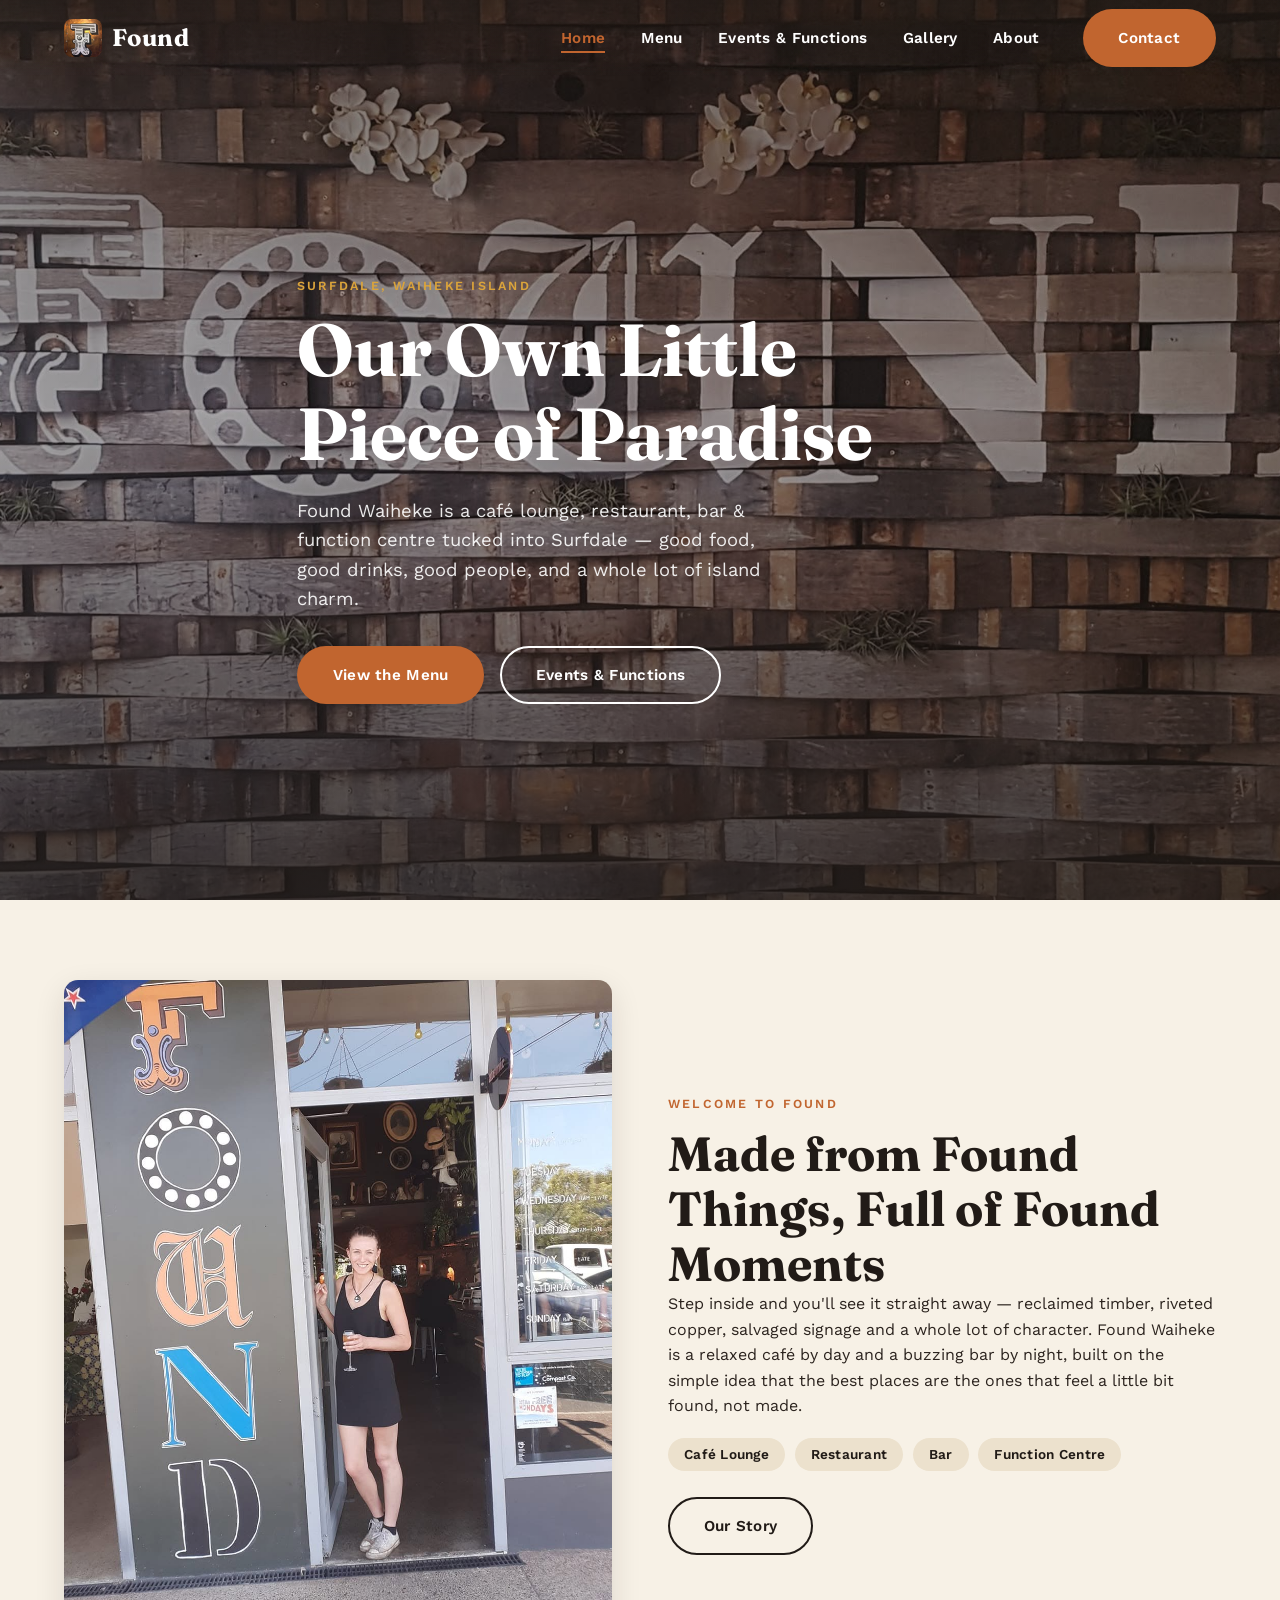
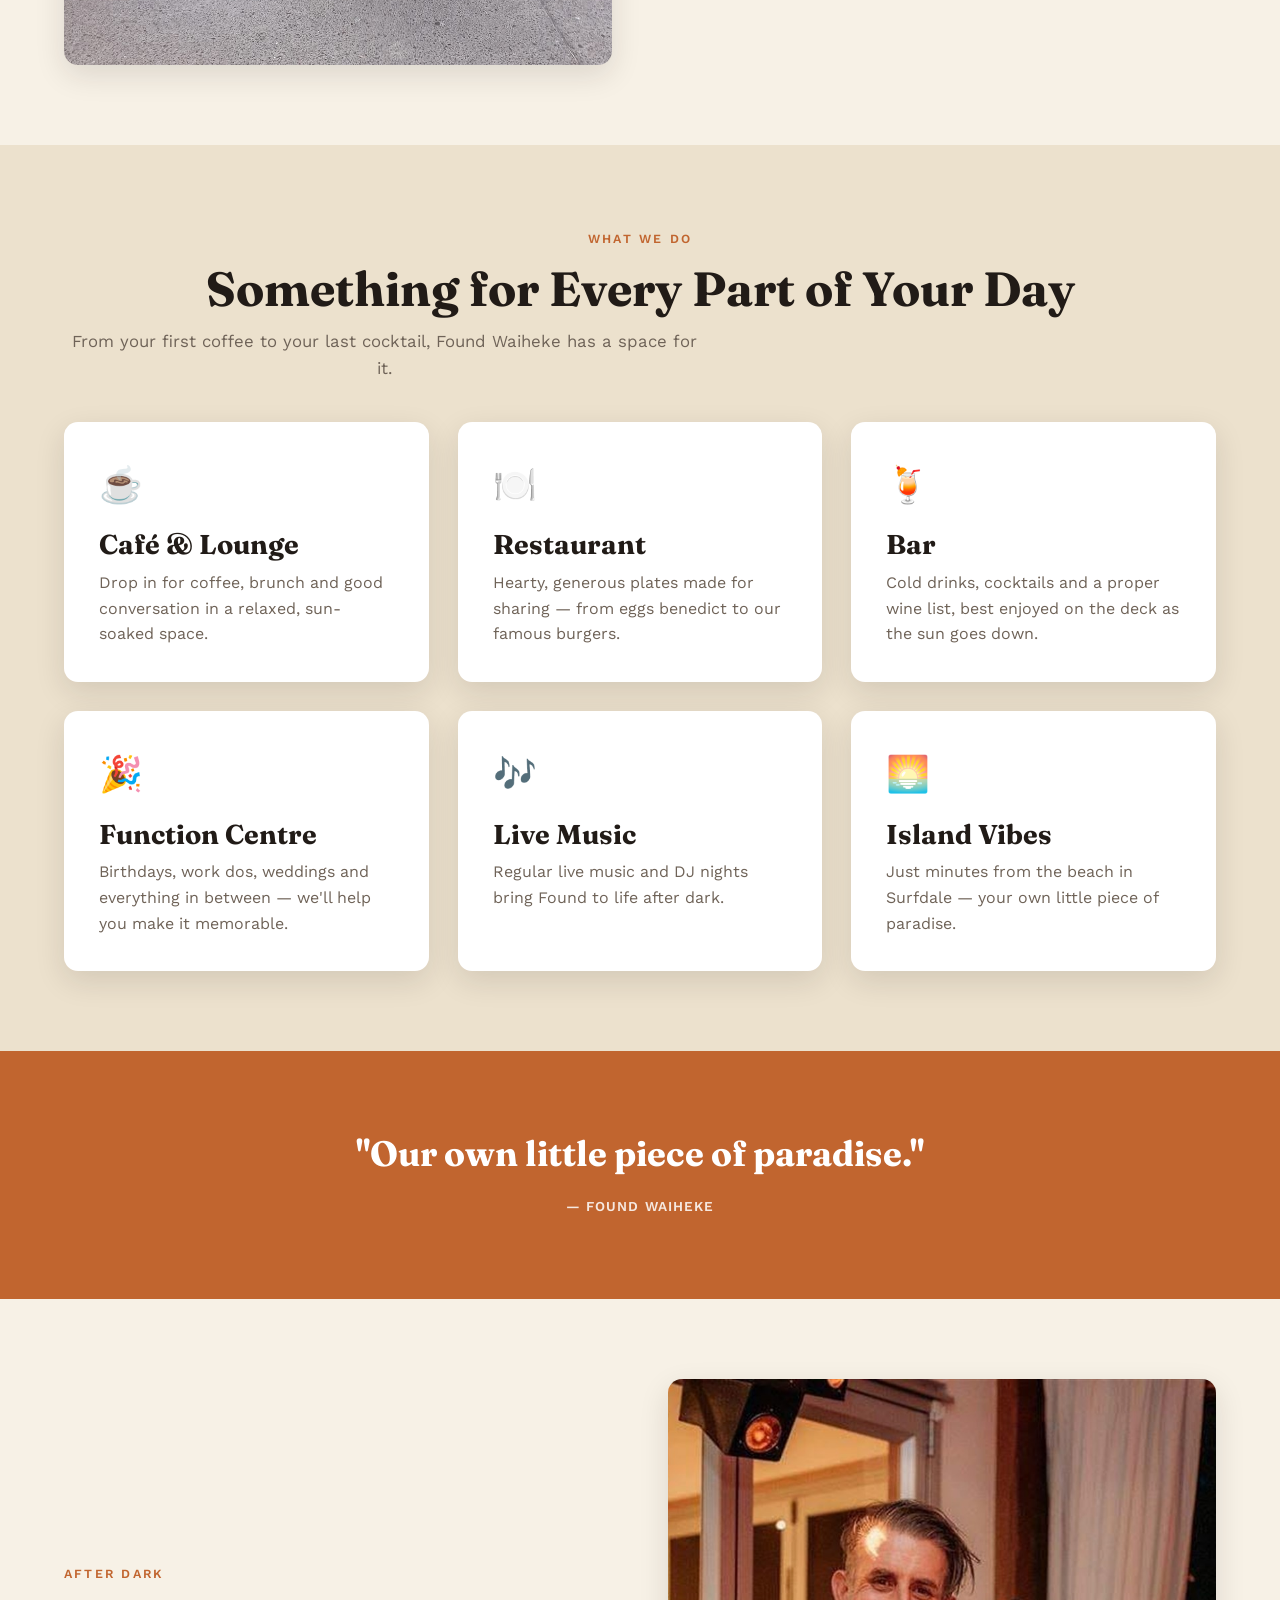
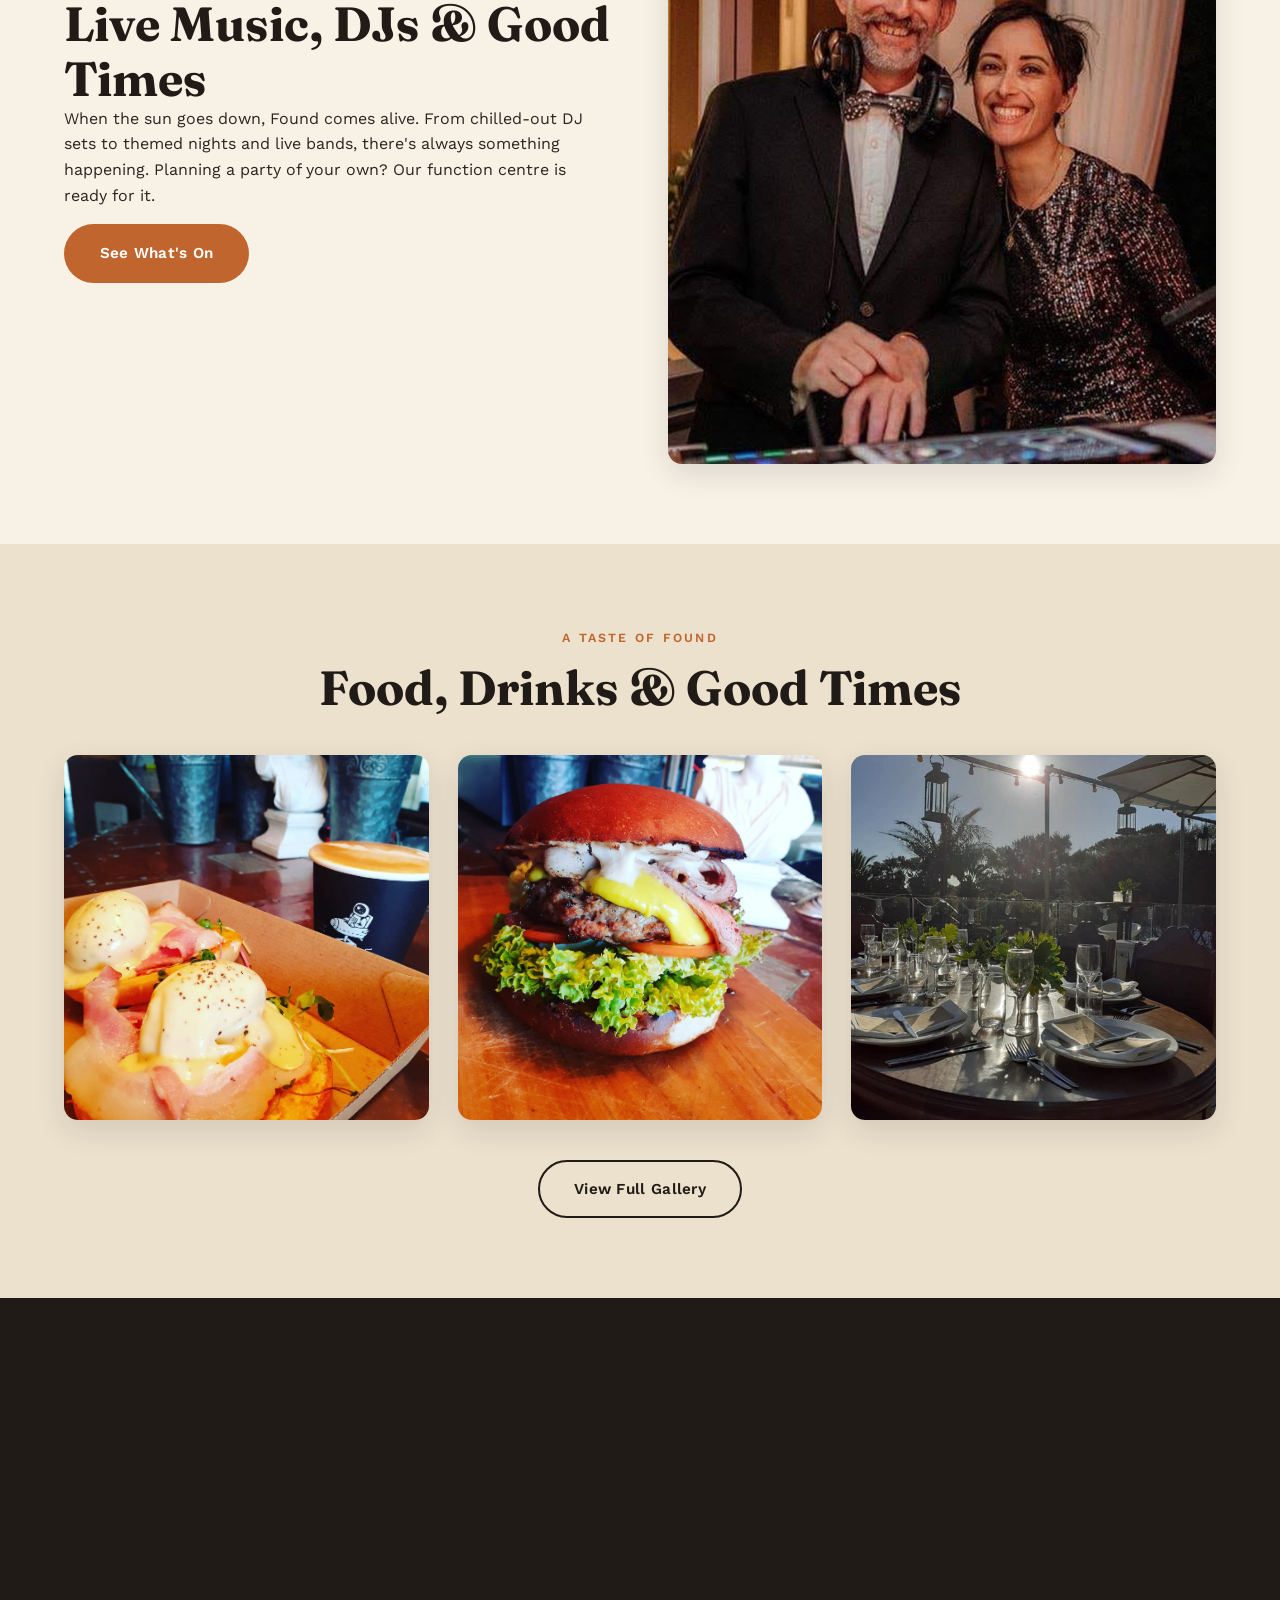
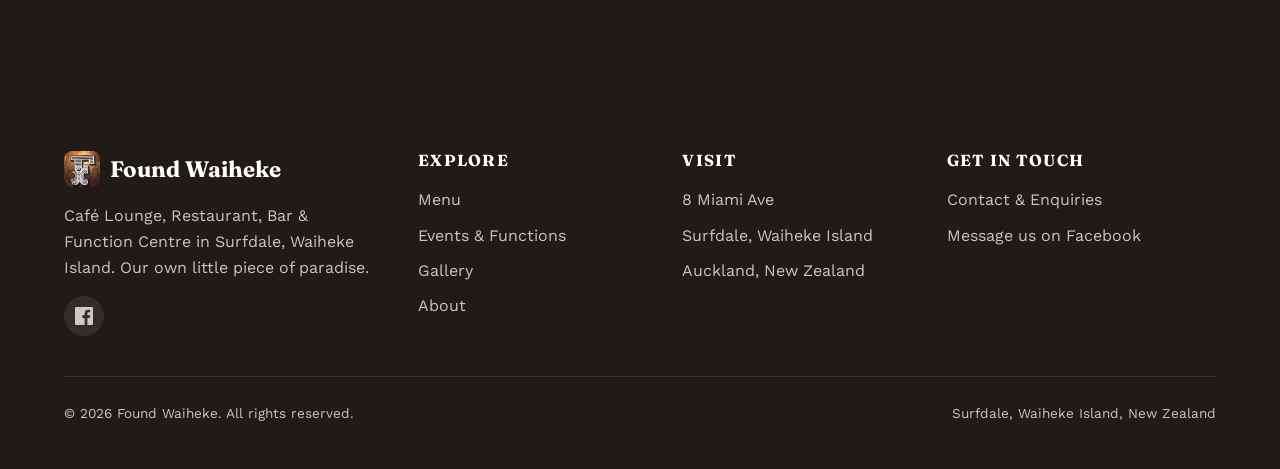
==== index.html @ 169d763d "Initial build of Found Waiheke website" ====
<!DOCTYPE html>
<html lang="en">
<head>
  <meta charset="UTF-8">
  <meta name="viewport" content="width=device-width, initial-scale=1.0">
  <title>Found Waiheke | Café, Restaurant, Bar &amp; Function Centre, Surfdale</title>
  <meta name="description" content="Found Waiheke is a café lounge, restaurant, bar and function centre in Surfdale, Waiheke Island. Great food, drinks, live music and events in our own little piece of paradise.">
  <meta name="keywords" content="Found Waiheke, Surfdale cafe, Waiheke Island restaurant, Waiheke bar, Waiheke function centre, Waiheke live music">
  <link rel="canonical" href="https://foundwaiheke.vercel.app/">

  <!-- Open Graph -->
  <meta property="og:title" content="Found Waiheke | Café, Restaurant, Bar &amp; Function Centre">
  <meta property="og:description" content="Our own little piece of paradise — café, restaurant, bar and function centre in Surfdale, Waiheke Island.">
  <meta property="og:image" content="images/found-sign-wall.jpg">
  <meta property="og:type" content="website">

  <link rel="stylesheet" href="css/style.css">
  <link rel="icon" type="image/jpeg" href="images/found-logo-copper.jpg">

  <link rel="preconnect" href="https://fonts.googleapis.com">
  <link rel="preconnect" href="https://fonts.gstatic.com" crossorigin>
  <link href="https://fonts.googleapis.com/css2?family=Fraunces:ital,wght@0,400;0,700;1,500&family=Work+Sans:wght@400;500;600;700&display=swap" rel="stylesheet">
</head>
<body>

  <!-- Navigation -->
  <nav class="nav nav--transparent" role="navigation" aria-label="Main navigation">
    <div class="nav__inner">
      <a href="index.html" class="nav__logo" aria-label="Found Waiheke - Home">
        <img src="images/found-logo-copper.jpg" alt="Found Waiheke logo">
        Found
      </a>
      <div class="nav__overlay"></div>
      <ul class="nav__links" role="list">
        <li><a href="index.html" class="nav__link active">Home</a></li>
        <li><a href="menu.html" class="nav__link">Menu</a></li>
        <li><a href="events.html" class="nav__link">Events &amp; Functions</a></li>
        <li><a href="gallery.html" class="nav__link">Gallery</a></li>
        <li><a href="about.html" class="nav__link">About</a></li>
        <li><a href="contact.html" class="nav__link btn btn--primary">Contact</a></li>
      </ul>
      <button class="nav__hamburger" aria-label="Toggle menu" aria-expanded="false">
        <span></span><span></span><span></span>
      </button>
    </div>
  </nav>

  <!-- Hero -->
  <section class="hero" aria-label="Hero">
    <div class="hero__bg" style="background-image: url('images/found-sign-wall.jpg');"></div>
    <div class="hero__content">
      <span class="section-label">Surfdale, Waiheke Island</span>
      <h1>Our Own Little Piece of Paradise</h1>
      <p>Found Waiheke is a café lounge, restaurant, bar &amp; function centre tucked into Surfdale — good food, good drinks, good people, and a whole lot of island charm.</p>
      <div class="hero__actions">
        <a href="menu.html" class="btn btn--primary">View the Menu</a>
        <a href="events.html" class="btn btn--outline">Events &amp; Functions</a>
      </div>
    </div>
  </section>

  <!-- Intro / Split -->
  <section>
    <div class="container">
      <div class="split">
        <div class="split__image reveal">
          <img src="images/found-exterior.jpg" alt="Found Waiheke storefront in Surfdale, Waiheke Island">
        </div>
        <div class="reveal">
          <span class="section-label">Welcome to Found</span>
          <h2>Made from Found Things, Full of Found Moments</h2>
          <p>Step inside and you'll see it straight away — reclaimed timber, riveted copper, salvaged signage and a whole lot of character. Found Waiheke is a relaxed café by day and a buzzing bar by night, built on the simple idea that the best places are the ones that feel a little bit found, not made.</p>
          <div class="tag-list">
            <span class="tag">Café Lounge</span>
            <span class="tag">Restaurant</span>
            <span class="tag">Bar</span>
            <span class="tag">Function Centre</span>
          </div>
          <a href="about.html" class="btn btn--outline-dark">Our Story</a>
        </div>
      </div>
    </div>
  </section>

  <!-- Offerings -->
  <section style="background: var(--color-cream-dark);">
    <div class="container">
      <div class="section-heading text-center reveal">
        <span class="section-label">What We Do</span>
        <h2>Something for Every Part of Your Day</h2>
        <p>From your first coffee to your last cocktail, Found Waiheke has a space for it.</p>
      </div>
      <div class="grid grid--3">
        <div class="feature-card reveal">
          <span class="icon">☕</span>
          <h3>Café &amp; Lounge</h3>
          <p>Drop in for coffee, brunch and good conversation in a relaxed, sun-soaked space.</p>
        </div>
        <div class="feature-card reveal">
          <span class="icon">🍽️</span>
          <h3>Restaurant</h3>
          <p>Hearty, generous plates made for sharing — from eggs benedict to our famous burgers.</p>
        </div>
        <div class="feature-card reveal">
          <span class="icon">🍹</span>
          <h3>Bar</h3>
          <p>Cold drinks, cocktails and a proper wine list, best enjoyed on the deck as the sun goes down.</p>
        </div>
        <div class="feature-card reveal">
          <span class="icon">🎉</span>
          <h3>Function Centre</h3>
          <p>Birthdays, work dos, weddings and everything in between — we'll help you make it memorable.</p>
        </div>
        <div class="feature-card reveal">
          <span class="icon">🎶</span>
          <h3>Live Music</h3>
          <p>Regular live music and DJ nights bring Found to life after dark.</p>
        </div>
        <div class="feature-card reveal">
          <span class="icon">🌅</span>
          <h3>Island Vibes</h3>
          <p>Just minutes from the beach in Surfdale — your own little piece of paradise.</p>
        </div>
      </div>
    </div>
  </section>

  <!-- Quote band -->
  <section class="quote-band">
    <div class="container">
      <blockquote class="reveal">"Our own little piece of paradise."</blockquote>
      <cite>— Found Waiheke</cite>
    </div>
  </section>

  <!-- Events teaser -->
  <section>
    <div class="container">
      <div class="split reverse">
        <div class="split__image reveal">
          <img src="images/found-dj-couple.jpg" alt="Guests enjoying live music at Found Waiheke">
        </div>
        <div class="reveal">
          <span class="section-label">After Dark</span>
          <h2>Live Music, DJs &amp; Good Times</h2>
          <p>When the sun goes down, Found comes alive. From chilled-out DJ sets to themed nights and live bands, there's always something happening. Planning a party of your own? Our function centre is ready for it.</p>
          <a href="events.html" class="btn btn--primary">See What's On</a>
        </div>
      </div>
    </div>
  </section>

  <!-- Gallery preview -->
  <section style="background: var(--color-cream-dark);">
    <div class="container">
      <div class="section-heading text-center reveal">
        <span class="section-label">A Taste of Found</span>
        <h2>Food, Drinks &amp; Good Times</h2>
      </div>
      <div class="grid grid--3 reveal">
        <div class="gallery-item">
          <img src="images/found-eggs-benedict.jpg" alt="Eggs benedict at Found Waiheke" loading="lazy">
        </div>
        <div class="gallery-item">
          <img src="images/found-burger.jpg" alt="Burger at Found Waiheke" loading="lazy">
        </div>
        <div class="gallery-item">
          <img src="images/found-deck-dining.jpg" alt="Deck dining at sunset at Found Waiheke" loading="lazy">
        </div>
      </div>
      <div class="text-center" style="margin-top: 2.5rem;">
        <a href="gallery.html" class="btn btn--outline-dark">View Full Gallery</a>
      </div>
    </div>
  </section>

  <!-- CTA -->
  <section class="band">
    <div class="container reveal">
      <span class="section-label" style="color: var(--color-mustard);">Come Find Us</span>
      <h2>8 Miami Ave, Surfdale, Waiheke Island</h2>
      <p style="color: rgba(255,255,255,0.8); max-width: 560px; margin: 0 auto 2rem;">Whether it's breakfast, a long lazy lunch, dinner with friends or a private function — we'd love to have you.</p>
      <a href="contact.html" class="btn btn--primary">Get in Touch</a>
    </div>
  </section>

  <!-- Footer -->
  <footer class="footer" role="contentinfo">
    <div class="container">
      <div class="footer__grid">
        <div>
          <a href="index.html" class="footer__logo">
            <img src="images/found-logo-copper.jpg" alt="Found Waiheke logo">
            Found Waiheke
          </a>
          <p>Café Lounge, Restaurant, Bar &amp; Function Centre in Surfdale, Waiheke Island. Our own little piece of paradise.</p>
          <div class="footer__social">
            <a href="https://www.facebook.com/foundwaiheke/" target="_blank" rel="noopener" aria-label="Facebook">
              <svg xmlns="http://www.w3.org/2000/svg" width="18" height="18" fill="currentColor" viewBox="0 0 24 24"><path d="M22.675 0h-21.35c-.732 0-1.325.593-1.325 1.325v21.351c0 .731.593 1.324 1.325 1.324h11.495v-9.294h-3.128v-3.622h3.128v-2.671c0-3.1 1.893-4.788 4.659-4.788 1.325 0 2.464.099 2.795.143v3.24l-1.918.001c-1.504 0-1.795.715-1.795 1.763v2.313h3.587l-.467 3.622h-3.12v9.293h6.116c.73 0 1.323-.593 1.323-1.325v-21.35c0-.732-.593-1.325-1.325-1.325z"/></svg>
            </a>
          </div>
        </div>
        <div>
          <h4>Explore</h4>
          <ul>
            <li><a href="menu.html">Menu</a></li>
            <li><a href="events.html">Events &amp; Functions</a></li>
            <li><a href="gallery.html">Gallery</a></li>
            <li><a href="about.html">About</a></li>
          </ul>
        </div>
        <div>
          <h4>Visit</h4>
          <ul>
            <li>8 Miami Ave</li>
            <li>Surfdale, Waiheke Island</li>
            <li>Auckland, New Zealand</li>
          </ul>
        </div>
        <div>
          <h4>Get in Touch</h4>
          <ul>
            <li><a href="contact.html">Contact &amp; Enquiries</a></li>
            <li><a href="https://www.facebook.com/foundwaiheke/" target="_blank" rel="noopener">Message us on Facebook</a></li>
          </ul>
        </div>
      </div>
      <div class="footer__bottom">
        <p>&copy; 2026 Found Waiheke. All rights reserved.</p>
        <p>Surfdale, Waiheke Island, New Zealand</p>
      </div>
    </div>
  </footer>

  <script src="js/main.js"></script>
</body>
</html>
---- css/style.css ----
/* ==========================================================================
   Found Waiheke — Café Lounge, Restaurant, Bar & Function Centre
   ========================================================================== */

:root {
  /* Colors */
  --color-dark: #211b17;        /* near-black, FOUND logo ink */
  --color-copper: #c1652f;      /* burnt copper accent */
  --color-mustard: #dba43b;     /* warm gold accent */
  --color-cream: #f7f1e6;       /* warm off-white background */
  --color-cream-dark: #ece1cd;  /* subtle panel background */
  --color-text: #2c241f;
  --color-text-light: #6f6358;
  --color-white: #ffffff;

  /* Fonts */
  --font-heading: 'Fraunces', Georgia, serif;
  --font-body: 'Work Sans', -apple-system, BlinkMacSystemFont, sans-serif;

  /* Layout */
  --nav-height: 76px;
  --radius: 14px;
  --shadow-md: 0 10px 30px rgba(33, 27, 23, 0.12);
  --shadow-lg: 0 20px 50px rgba(33, 27, 23, 0.18);
  --transition: 0.3s ease;
  --max-width: 1200px;
}

/* ==========================================================================
   Reset & base
   ========================================================================== */

* {
  margin: 0;
  padding: 0;
  box-sizing: border-box;
}

html {
  scroll-behavior: smooth;
}

body {
  font-family: var(--font-body);
  color: var(--color-text);
  background: var(--color-cream);
  line-height: 1.6;
  overflow-x: hidden;
}

img {
  max-width: 100%;
  display: block;
}

a {
  color: inherit;
  text-decoration: none;
}

ul {
  list-style: none;
}

h1, h2, h3, h4 {
  font-family: var(--font-heading);
  font-weight: 700;
  line-height: 1.15;
  color: var(--color-dark);
}

h1 { font-size: clamp(2.6rem, 6vw, 4.6rem); }
h2 { font-size: clamp(2rem, 4.2vw, 3rem); }
h3 { font-size: clamp(1.3rem, 2.4vw, 1.7rem); }

p { margin-bottom: 1rem; }

.container {
  max-width: var(--max-width);
  margin: 0 auto;
  padding: 0 24px;
}

section {
  padding: 80px 0;
}

.section-label {
  display: inline-block;
  font-family: var(--font-body);
  font-weight: 600;
  letter-spacing: 0.18em;
  text-transform: uppercase;
  font-size: 0.78rem;
  color: var(--color-copper);
  margin-bottom: 0.75rem;
}

.section-heading {
  margin-bottom: 2.5rem;
}

.section-heading p {
  max-width: 640px;
  color: var(--color-text-light);
  font-size: 1.05rem;
  margin-top: 0.75rem;
}

.text-center {
  text-align: center;
}

.text-center .section-heading p {
  margin-left: auto;
  margin-right: auto;
}

/* ==========================================================================
   Buttons
   ========================================================================== */

.btn {
  display: inline-flex;
  align-items: center;
  justify-content: center;
  gap: 0.5rem;
  padding: 0.95rem 2.1rem;
  border-radius: 999px;
  font-family: var(--font-body);
  font-weight: 600;
  font-size: 0.95rem;
  letter-spacing: 0.02em;
  border: 2px solid transparent;
  cursor: pointer;
  transition: var(--transition);
  white-space: nowrap;
}

.btn--primary {
  background: var(--color-copper);
  color: var(--color-white);
}

.btn--primary:hover {
  background: #a8531f;
  transform: translateY(-2px);
}

.btn--outline {
  background: transparent;
  border-color: var(--color-white);
  color: var(--color-white);
}

.btn--outline:hover {
  background: var(--color-white);
  color: var(--color-dark);
}

.btn--outline-dark {
  background: transparent;
  border-color: var(--color-dark);
  color: var(--color-dark);
}

.btn--outline-dark:hover {
  background: var(--color-dark);
  color: var(--color-white);
}

/* ==========================================================================
   Navigation
   ========================================================================== */

.nav {
  position: fixed;
  top: 0;
  left: 0;
  right: 0;
  height: var(--nav-height);
  z-index: 1000;
  display: flex;
  align-items: center;
  transition: background var(--transition), box-shadow var(--transition), padding var(--transition);
}

.nav--transparent {
  background: linear-gradient(to bottom, rgba(33,27,23,0.55), rgba(33,27,23,0));
  box-shadow: none;
}

.nav--solid {
  background: var(--color-cream);
  box-shadow: 0 4px 18px rgba(33, 27, 23, 0.08);
}

.nav__inner {
  width: 100%;
  max-width: var(--max-width);
  margin: 0 auto;
  padding: 0 24px;
  display: flex;
  align-items: center;
  justify-content: space-between;
}

.nav__logo {
  display: flex;
  align-items: center;
  gap: 0.6rem;
  font-family: var(--font-heading);
  font-weight: 700;
  font-size: 1.5rem;
  letter-spacing: 0.04em;
  color: var(--color-white);
  transition: color var(--transition);
}

.nav--solid .nav__logo {
  color: var(--color-dark);
}

.nav__logo img {
  height: 38px;
  width: 38px;
  object-fit: cover;
  border-radius: 8px;
}

.nav__logo span.tag {
  display: none;
}

.nav__links {
  display: flex;
  align-items: center;
  gap: 2.2rem;
}

.nav__links a {
  font-weight: 600;
  font-size: 0.95rem;
  letter-spacing: 0.02em;
  color: var(--color-white);
  position: relative;
  transition: color var(--transition);
}

.nav--solid .nav__links a {
  color: var(--color-dark);
}

.nav__links a::after {
  content: '';
  position: absolute;
  left: 0;
  bottom: -6px;
  width: 0;
  height: 2px;
  background: var(--color-copper);
  transition: width var(--transition);
}

.nav__links a:hover::after,
.nav__links a.active::after {
  width: 100%;
}

.nav__links .btn {
  margin-left: 0.5rem;
}

.nav--transparent .nav__links .btn--primary {
  background: var(--color-copper);
  color: var(--color-white);
}

.nav__hamburger {
  display: none;
  flex-direction: column;
  justify-content: center;
  gap: 5px;
  width: 30px;
  height: 24px;
  background: none;
  border: none;
  cursor: pointer;
  z-index: 1100;
}

.nav__hamburger span {
  display: block;
  height: 2px;
  width: 100%;
  background: var(--color-white);
  border-radius: 2px;
  transition: var(--transition);
}

.nav--solid .nav__hamburger span {
  background: var(--color-dark);
}

.nav__hamburger.open span {
  background: var(--color-dark);
}

.nav__hamburger.open span:nth-child(1) {
  transform: translateY(7px) rotate(45deg);
}

.nav__hamburger.open span:nth-child(2) {
  opacity: 0;
}

.nav__hamburger.open span:nth-child(3) {
  transform: translateY(-7px) rotate(-45deg);
}

.nav__overlay {
  position: fixed;
  inset: 0;
  background: rgba(33, 27, 23, 0.45);
  opacity: 0;
  pointer-events: none;
  transition: opacity var(--transition);
  z-index: 1050;
}

.nav__overlay.open {
  opacity: 1;
  pointer-events: auto;
}

/* ==========================================================================
   Hero
   ========================================================================== */

.hero {
  position: relative;
  min-height: 100vh;
  display: flex;
  align-items: center;
  color: var(--color-white);
  overflow: hidden;
}

.hero__bg {
  position: absolute;
  inset: 0;
  background-size: cover;
  background-position: center;
}

.hero__bg::after {
  content: '';
  position: absolute;
  inset: 0;
  background: linear-gradient(180deg, rgba(33,27,23,0.55) 0%, rgba(33,27,23,0.35) 45%, rgba(33,27,23,0.8) 100%);
}

.hero__content {
  position: relative;
  z-index: 2;
  max-width: var(--max-width);
  margin: 0 auto;
  padding: 0 24px;
  padding-top: var(--nav-height);
}

.hero__content .section-label {
  color: var(--color-mustard);
}

.hero__content h1 {
  color: var(--color-white);
  margin-bottom: 1.2rem;
  max-width: 14ch;
}

.hero__content p {
  font-size: 1.15rem;
  max-width: 46ch;
  color: rgba(255,255,255,0.9);
  margin-bottom: 2rem;
}

.hero__actions {
  display: flex;
  gap: 1rem;
  flex-wrap: wrap;
}

.hero--small {
  min-height: 56vh;
}

.hero--small .hero__content {
  padding-bottom: 60px;
}

/* ==========================================================================
   Page banner (for sub pages)
   ========================================================================== */

.page-banner {
  position: relative;
  min-height: 46vh;
  display: flex;
  align-items: flex-end;
  color: var(--color-white);
  overflow: hidden;
}

.page-banner .hero__bg::after {
  background: linear-gradient(180deg, rgba(33,27,23,0.45) 0%, rgba(33,27,23,0.75) 100%);
}

.page-banner .hero__content {
  padding-top: var(--nav-height);
  padding-bottom: 56px;
}

.page-banner h1 {
  color: var(--color-white);
}

.page-banner p {
  color: rgba(255,255,255,0.9);
  max-width: 50ch;
}

/* ==========================================================================
   Feature / service / menu cards
   ========================================================================== */

.grid {
  display: grid;
  gap: 1.8rem;
}

.grid--3 {
  grid-template-columns: repeat(3, 1fr);
}

.grid--2 {
  grid-template-columns: repeat(2, 1fr);
}

.feature-card,
.service-card {
  background: var(--color-white);
  border-radius: var(--radius);
  padding: 2.2rem;
  box-shadow: var(--shadow-md);
  transition: transform var(--transition), box-shadow var(--transition);
}

.feature-card:hover,
.service-card:hover {
  transform: translateY(-6px);
  box-shadow: var(--shadow-lg);
}

.feature-card .icon,
.service-card .icon {
  font-size: 2.2rem;
  margin-bottom: 1rem;
  display: inline-block;
}

.feature-card h3,
.service-card h3 {
  margin-bottom: 0.6rem;
}

.feature-card p,
.service-card p {
  color: var(--color-text-light);
  margin-bottom: 0;
}

.service-card.with-image {
  padding: 0;
  overflow: hidden;
}

.service-card.with-image img {
  height: 240px;
  width: 100%;
  object-fit: cover;
}

.service-card.with-image .service-card__body {
  padding: 1.8rem;
}

/* ==========================================================================
   Split sections (image + text)
   ========================================================================== */

.split {
  display: grid;
  grid-template-columns: 1fr 1fr;
  gap: 3.5rem;
  align-items: center;
}

.split__image {
  border-radius: var(--radius);
  overflow: hidden;
  box-shadow: var(--shadow-md);
}

.split__image img {
  width: 100%;
  height: 100%;
  object-fit: cover;
  aspect-ratio: 4/5;
}

.split.reverse .split__image {
  order: 2;
}

.tag-list {
  display: flex;
  flex-wrap: wrap;
  gap: 0.6rem;
  margin: 1.2rem 0 1.6rem;
}

.tag {
  display: inline-block;
  padding: 0.35rem 1rem;
  border-radius: 999px;
  background: var(--color-cream-dark);
  color: var(--color-dark);
  font-size: 0.85rem;
  font-weight: 600;
  letter-spacing: 0.02em;
}

/* ==========================================================================
   Stats / quote band
   ========================================================================== */

.band {
  background: var(--color-dark);
  color: var(--color-white);
  text-align: center;
}

.band h2 {
  color: var(--color-white);
}

.stats {
  display: grid;
  grid-template-columns: repeat(4, 1fr);
  gap: 2rem;
  text-align: center;
}

.stats__item .num {
  font-family: var(--font-heading);
  font-size: clamp(2.2rem, 4vw, 3rem);
  font-weight: 700;
  color: var(--color-mustard);
}

.stats__item .label {
  font-size: 0.9rem;
  letter-spacing: 0.08em;
  text-transform: uppercase;
  color: rgba(255,255,255,0.7);
  margin-top: 0.4rem;
}

.quote-band {
  background: var(--color-copper);
  color: var(--color-white);
  text-align: center;
}

.quote-band blockquote {
  font-family: var(--font-heading);
  font-size: clamp(1.4rem, 3vw, 2.2rem);
  font-weight: 700;
  max-width: 800px;
  margin: 0 auto 1rem;
  line-height: 1.3;
}

.quote-band cite {
  font-style: normal;
  font-weight: 600;
  letter-spacing: 0.08em;
  text-transform: uppercase;
  font-size: 0.85rem;
  color: rgba(255,255,255,0.85);
}

/* ==========================================================================
   Menu page
   ========================================================================== */

.menu-tabs {
  display: flex;
  flex-wrap: wrap;
  gap: 0.8rem;
  margin-bottom: 3rem;
}

.menu-tabs button {
  padding: 0.7rem 1.6rem;
  border-radius: 999px;
  border: 2px solid var(--color-cream-dark);
  background: var(--color-white);
  font-family: var(--font-body);
  font-weight: 600;
  cursor: pointer;
  transition: var(--transition);
}

.menu-tabs button.active,
.menu-tabs button:hover {
  border-color: var(--color-copper);
  background: var(--color-copper);
  color: var(--color-white);
}

.menu-section {
  margin-bottom: 3.5rem;
}

.menu-section h3 {
  border-bottom: 2px solid var(--color-cream-dark);
  padding-bottom: 0.8rem;
  margin-bottom: 1.4rem;
}

.menu-item {
  display: flex;
  justify-content: space-between;
  align-items: baseline;
  gap: 1rem;
  padding: 0.9rem 0;
  border-bottom: 1px dashed var(--color-cream-dark);
}

.menu-item:last-child {
  border-bottom: none;
}

.menu-item__name {
  font-weight: 700;
  color: var(--color-dark);
}

.menu-item__desc {
  display: block;
  font-weight: 400;
  font-size: 0.92rem;
  color: var(--color-text-light);
  margin-top: 0.2rem;
}

.menu-item__price {
  font-family: var(--font-heading);
  font-weight: 700;
  color: var(--color-copper);
  white-space: nowrap;
}

.menu-note {
  background: var(--color-cream-dark);
  border-radius: var(--radius);
  padding: 1.6rem 1.8rem;
  margin-top: 1rem;
}

/* ==========================================================================
   Gallery
   ========================================================================== */

.gallery-filter {
  display: flex;
  flex-wrap: wrap;
  gap: 0.7rem;
  margin-bottom: 2.5rem;
}

.gallery-filter button {
  padding: 0.6rem 1.4rem;
  border-radius: 999px;
  border: 2px solid var(--color-cream-dark);
  background: transparent;
  font-family: var(--font-body);
  font-weight: 600;
  cursor: pointer;
  transition: var(--transition);
  font-size: 0.9rem;
}

.gallery-filter button.active,
.gallery-filter button:hover {
  border-color: var(--color-copper);
  background: var(--color-copper);
  color: var(--color-white);
}

.gallery-grid {
  display: grid;
  grid-template-columns: repeat(3, 1fr);
  gap: 1.2rem;
}

.gallery-item {
  position: relative;
  border-radius: var(--radius);
  overflow: hidden;
  cursor: pointer;
  aspect-ratio: 1 / 1;
  box-shadow: var(--shadow-md);
}

.gallery-item img {
  width: 100%;
  height: 100%;
  object-fit: cover;
  transition: transform 0.5s ease;
}

.gallery-item:hover img {
  transform: scale(1.06);
}

.gallery-item.hidden {
  display: none;
}

/* Lightbox */

.gallery-full {
  position: fixed;
  inset: 0;
  background: rgba(20, 16, 13, 0.92);
  display: flex;
  align-items: center;
  justify-content: center;
  z-index: 2000;
  opacity: 0;
  pointer-events: none;
  transition: opacity var(--transition);
}

.gallery-full.open {
  opacity: 1;
  pointer-events: auto;
}

.gallery-full img {
  max-width: 90vw;
  max-height: 84vh;
  border-radius: 8px;
  box-shadow: var(--shadow-lg);
}

.gallery-full__close,
.gallery-full__prev,
.gallery-full__next {
  position: absolute;
  background: rgba(255,255,255,0.12);
  border: none;
  color: var(--color-white);
  width: 48px;
  height: 48px;
  border-radius: 50%;
  font-size: 1.4rem;
  cursor: pointer;
  display: flex;
  align-items: center;
  justify-content: center;
  transition: background var(--transition);
}

.gallery-full__close:hover,
.gallery-full__prev:hover,
.gallery-full__next:hover {
  background: rgba(255,255,255,0.25);
}

.gallery-full__close {
  top: 24px;
  right: 24px;
}

.gallery-full__prev {
  left: 24px;
  top: 50%;
  transform: translateY(-50%);
}

.gallery-full__next {
  right: 24px;
  top: 50%;
  transform: translateY(-50%);
}

/* ==========================================================================
   Contact page
   ========================================================================== */

.contact-layout {
  display: grid;
  grid-template-columns: 1.1fr 1.4fr;
  gap: 3rem;
  align-items: start;
}

.contact-info {
  background: var(--color-dark);
  color: var(--color-white);
  border-radius: var(--radius);
  padding: 2.5rem;
  position: sticky;
  top: calc(var(--nav-height) + 24px);
}

.contact-info h3 {
  color: var(--color-white);
  margin-bottom: 1.5rem;
}

.contact-info__item {
  display: flex;
  gap: 1rem;
  margin-bottom: 1.4rem;
  align-items: flex-start;
}

.contact-info__item .icon {
  font-size: 1.3rem;
  color: var(--color-mustard);
}

.contact-info__item strong {
  display: block;
  margin-bottom: 0.2rem;
}

.contact-info__item span,
.contact-info__item a {
  color: rgba(255,255,255,0.78);
  font-size: 0.95rem;
}

.contact-info hr {
  border: none;
  border-top: 1px solid rgba(255,255,255,0.15);
  margin: 1.6rem 0;
}

.social-row {
  display: flex;
  gap: 0.8rem;
}

.social-row a {
  width: 42px;
  height: 42px;
  border-radius: 50%;
  background: rgba(255,255,255,0.1);
  display: flex;
  align-items: center;
  justify-content: center;
  transition: background var(--transition);
  font-size: 1.1rem;
}

.social-row a:hover {
  background: var(--color-copper);
}

.contact-form {
  background: var(--color-white);
  border-radius: var(--radius);
  padding: 2.5rem;
  box-shadow: var(--shadow-md);
}

.form-row {
  display: grid;
  grid-template-columns: 1fr 1fr;
  gap: 1.2rem;
}

.form-group {
  margin-bottom: 1.2rem;
}

.form-group label {
  display: block;
  font-weight: 600;
  margin-bottom: 0.4rem;
  font-size: 0.9rem;
}

.form-group input,
.form-group select,
.form-group textarea {
  width: 100%;
  padding: 0.85rem 1rem;
  border: 2px solid var(--color-cream-dark);
  border-radius: 8px;
  font-family: var(--font-body);
  font-size: 1rem;
  background: var(--color-cream);
  transition: border-color var(--transition);
}

.form-group input:focus,
.form-group select:focus,
.form-group textarea:focus {
  outline: none;
  border-color: var(--color-copper);
}

.form-group textarea {
  resize: vertical;
  min-height: 140px;
}

.form-status {
  margin-top: 1rem;
  font-weight: 600;
}

.form-status.success { color: #3a7d44; }
.form-status.error { color: #b3402a; }

.map-frame {
  border-radius: var(--radius);
  overflow: hidden;
  box-shadow: var(--shadow-md);
  margin-top: 2rem;
}

.map-frame iframe {
  width: 100%;
  height: 360px;
  border: 0;
  display: block;
}

/* ==========================================================================
   FAQ accordion
   ========================================================================== */

.faq-item {
  border-bottom: 1px solid var(--color-cream-dark);
  padding: 1.4rem 0;
}

.faq-item__q {
  display: flex;
  justify-content: space-between;
  align-items: center;
  cursor: pointer;
  font-family: var(--font-heading);
  font-weight: 700;
  font-size: 1.1rem;
}

.faq-item__q .plus {
  font-size: 1.6rem;
  color: var(--color-copper);
  transition: transform var(--transition);
  line-height: 1;
}

.faq-item.open .faq-item__q .plus {
  transform: rotate(45deg);
}

.faq-item__a {
  max-height: 0;
  overflow: hidden;
  transition: max-height var(--transition);
  color: var(--color-text-light);
}

.faq-item.open .faq-item__a {
  max-height: 240px;
}

.faq-item__a p {
  padding-top: 0.9rem;
}

/* ==========================================================================
   Footer
   ========================================================================== */

.footer {
  background: var(--color-dark);
  color: rgba(255,255,255,0.75);
  padding: 60px 0 28px;
}

.footer__grid {
  display: grid;
  grid-template-columns: 1.4fr 1fr 1fr 1.2fr;
  gap: 2.5rem;
  margin-bottom: 2.5rem;
}

.footer__logo {
  display: flex;
  align-items: center;
  gap: 0.6rem;
  font-family: var(--font-heading);
  font-size: 1.4rem;
  font-weight: 700;
  color: var(--color-white);
  margin-bottom: 1rem;
}

.footer__logo img {
  height: 36px;
  width: 36px;
  border-radius: 8px;
  object-fit: cover;
}

.footer h4 {
  color: var(--color-white);
  font-size: 1rem;
  letter-spacing: 0.08em;
  text-transform: uppercase;
  margin-bottom: 1.1rem;
}

.footer ul li {
  margin-bottom: 0.6rem;
}

.footer ul li a {
  transition: color var(--transition);
}

.footer ul li a:hover {
  color: var(--color-mustard);
}

.footer__social {
  display: flex;
  gap: 0.7rem;
  margin-top: 1rem;
}

.footer__social a {
  width: 40px;
  height: 40px;
  border-radius: 50%;
  background: rgba(255,255,255,0.08);
  display: flex;
  align-items: center;
  justify-content: center;
  transition: background var(--transition);
}

.footer__social a:hover {
  background: var(--color-copper);
}

.footer__bottom {
  border-top: 1px solid rgba(255,255,255,0.1);
  padding-top: 1.6rem;
  display: flex;
  justify-content: space-between;
  flex-wrap: wrap;
  gap: 1rem;
  font-size: 0.85rem;
}

/* ==========================================================================
   Scroll reveal
   ========================================================================== */

.reveal {
  opacity: 0;
  transform: translateY(28px);
  transition: opacity 0.7s ease, transform 0.7s ease;
}

.reveal.visible {
  opacity: 1;
  transform: translateY(0);
}

/* ==========================================================================
   Responsive
   ========================================================================== */

@media (max-width: 1100px) {
  .grid--3 {
    grid-template-columns: repeat(2, 1fr);
  }

  .stats {
    grid-template-columns: repeat(2, 1fr);
    gap: 2.5rem;
  }

  .footer__grid {
    grid-template-columns: 1fr 1fr;
    gap: 2.5rem 1.5rem;
  }

  .split {
    grid-template-columns: 1fr;
    gap: 2.5rem;
  }

  .split.reverse .split__image {
    order: 0;
  }

  .contact-layout {
    grid-template-columns: 1fr;
  }

  .contact-info {
    position: static;
  }
}

@media (max-width: 768px) {
  .nav__links {
    position: fixed;
    top: 0;
    right: -100%;
    height: 100vh;
    width: min(320px, 80%);
    background: var(--color-cream);
    flex-direction: column;
    justify-content: center;
    align-items: flex-start;
    padding: 0 2.5rem;
    gap: 1.8rem;
    transition: right var(--transition);
    z-index: 1100;
    box-shadow: var(--shadow-lg);
  }

  .nav__links.open {
    right: 0;
  }

  .nav__links a {
    color: var(--color-dark);
    font-size: 1.15rem;
  }

  .nav__links a::after {
    display: none;
  }

  .nav__links .btn {
    margin-left: 0;
    margin-top: 0.5rem;
  }

  .nav__hamburger {
    display: flex;
  }

  .grid--3,
  .grid--2 {
    grid-template-columns: 1fr;
  }

  .gallery-grid {
    grid-template-columns: repeat(2, 1fr);
  }

  section {
    padding: 56px 0;
  }

  .form-row {
    grid-template-columns: 1fr;
  }

  .stats {
    grid-template-columns: 1fr 1fr;
  }

  .footer__grid {
    grid-template-columns: 1fr;
  }

  .footer__bottom {
    flex-direction: column;
    text-align: center;
  }
}

@media (max-width: 480px) {
  .gallery-grid {
    grid-template-columns: 1fr;
  }

  .hero__actions {
    flex-direction: column;
    align-items: stretch;
  }

  .hero__actions .btn {
    width: 100%;
  }

  .stats {
    grid-template-columns: 1fr;
  }
}
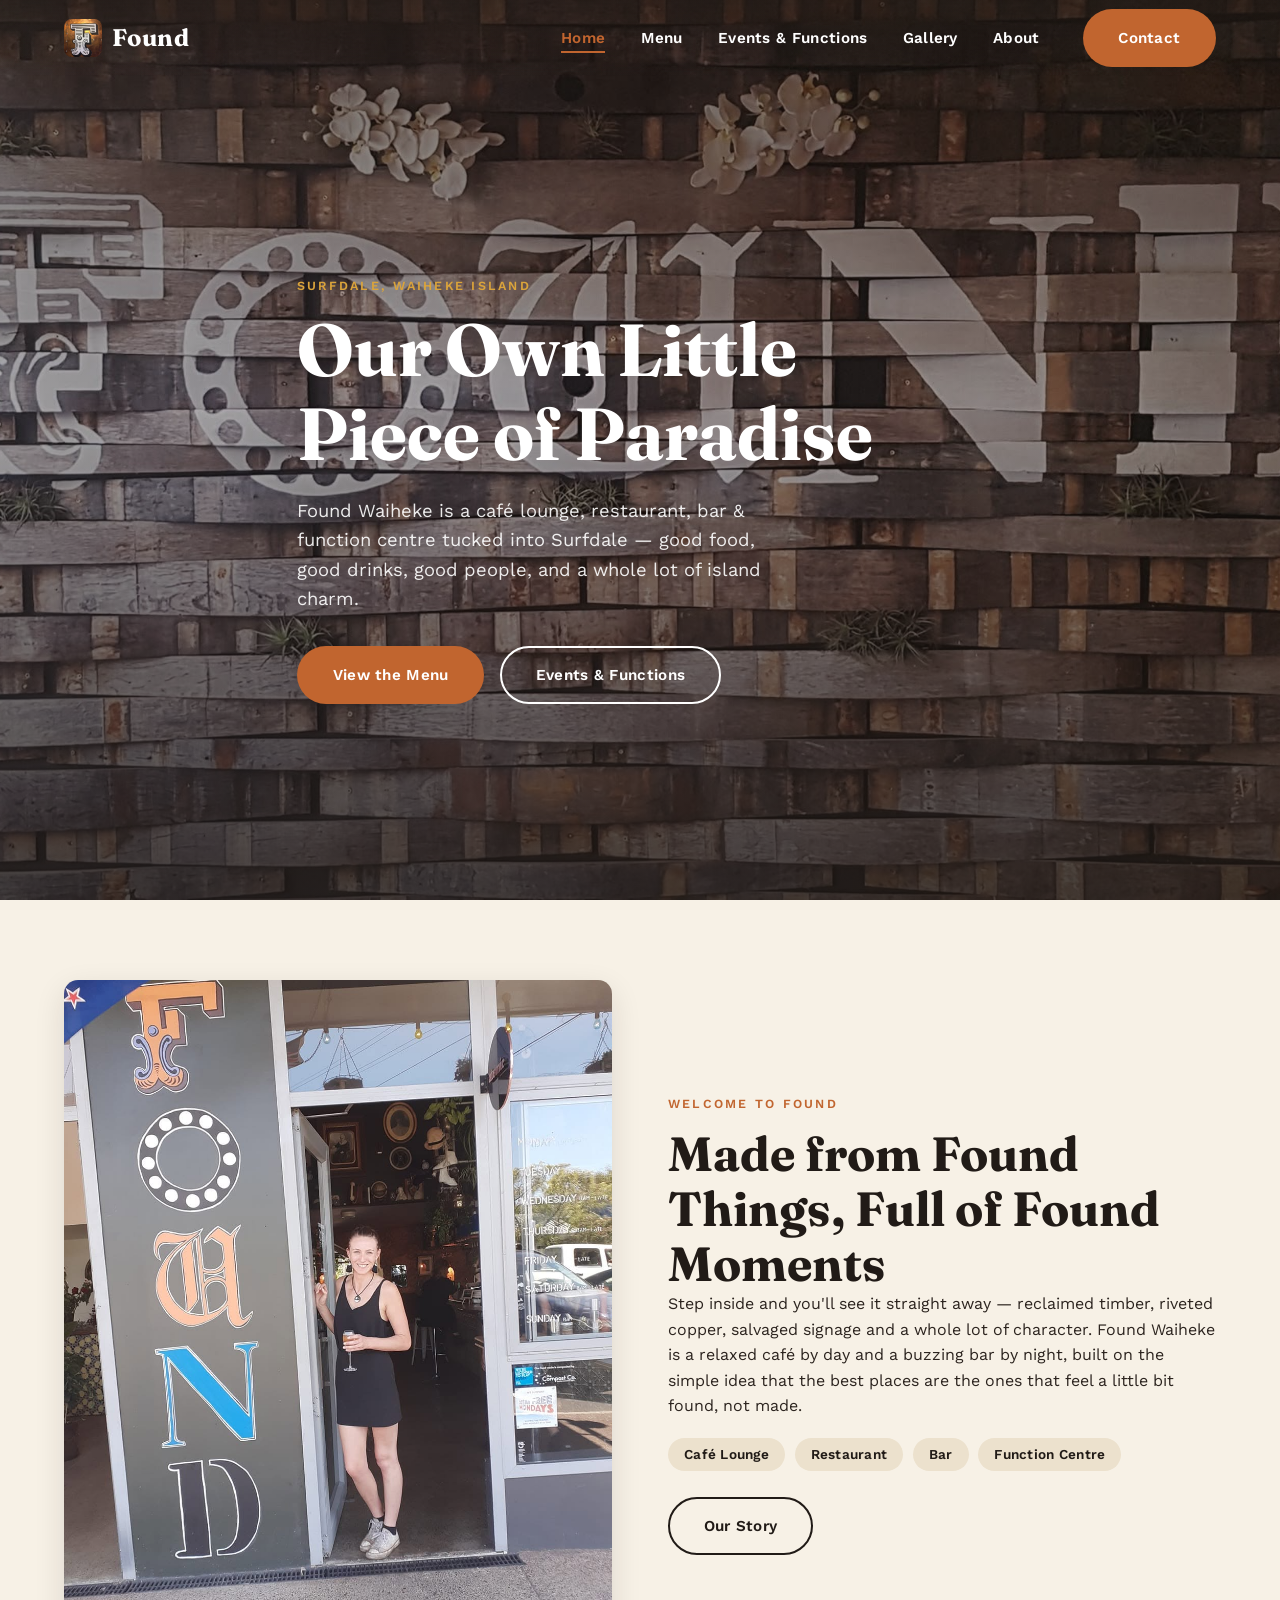
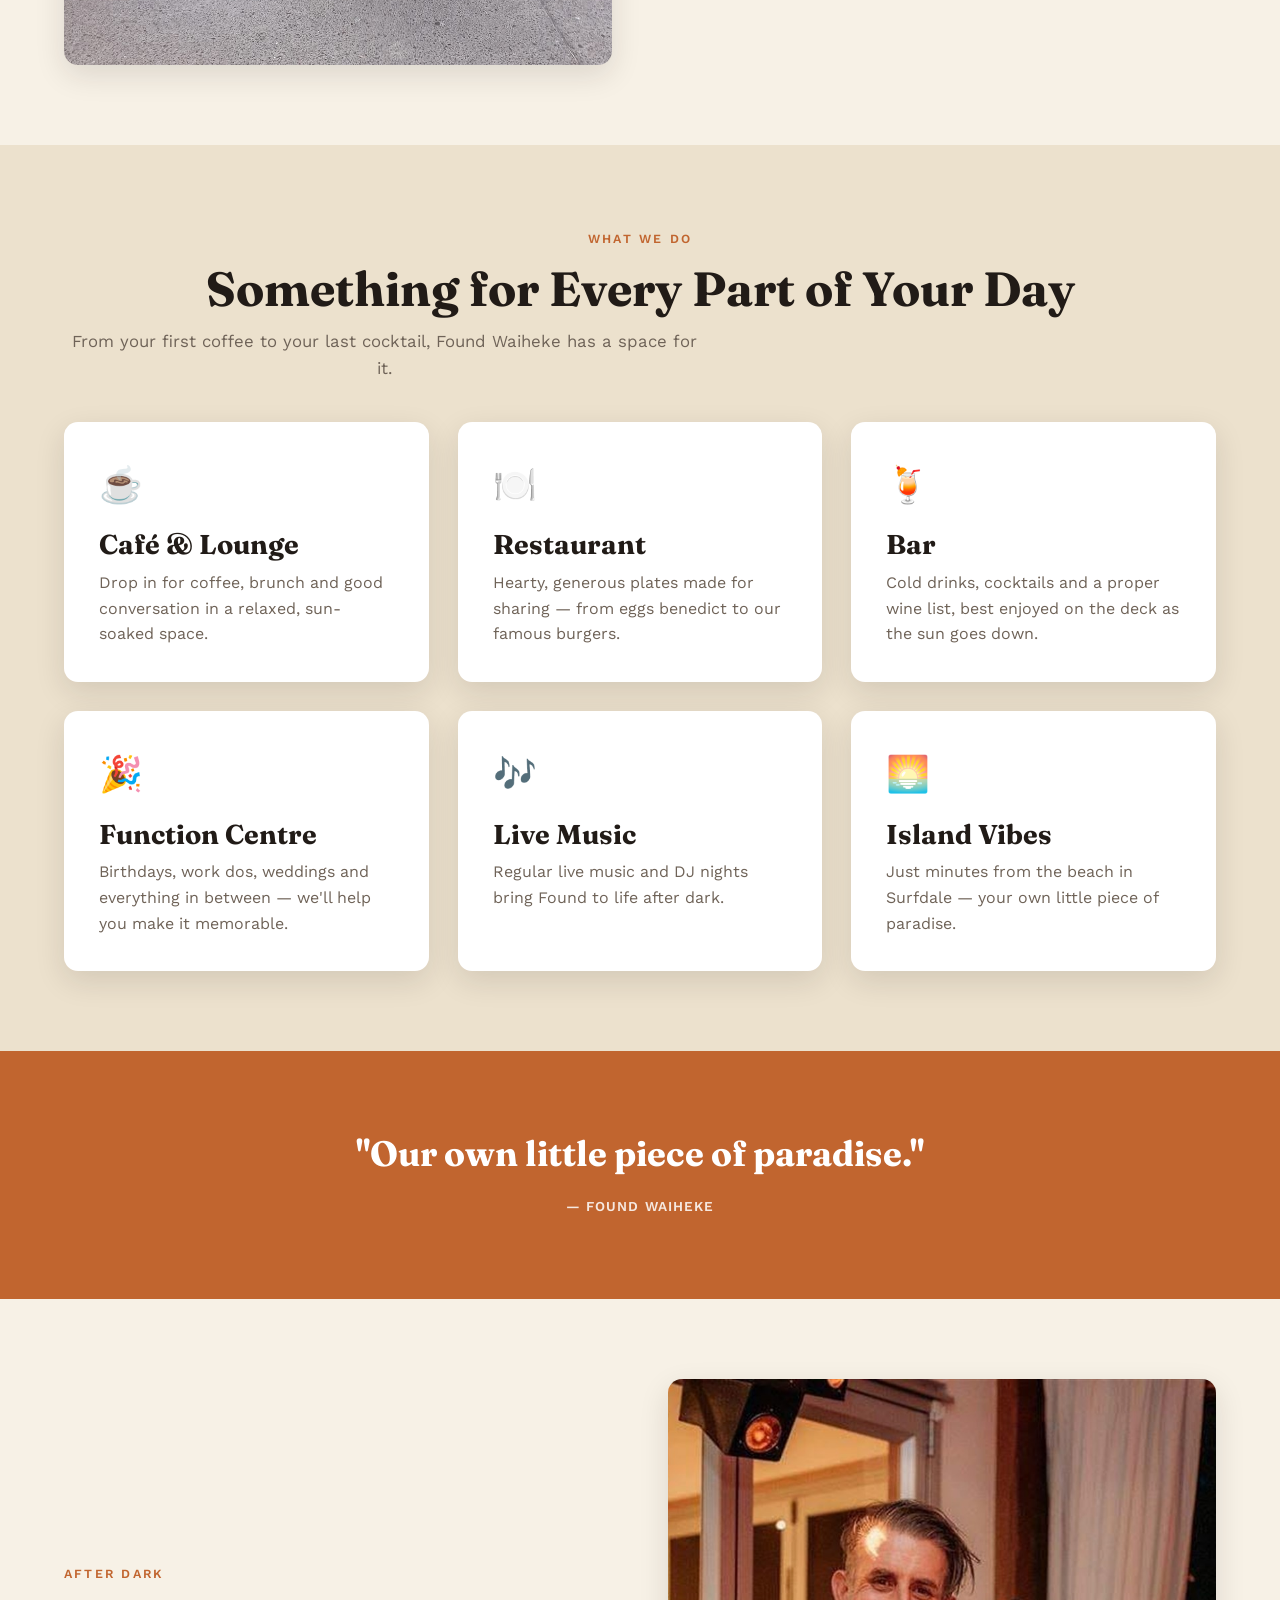
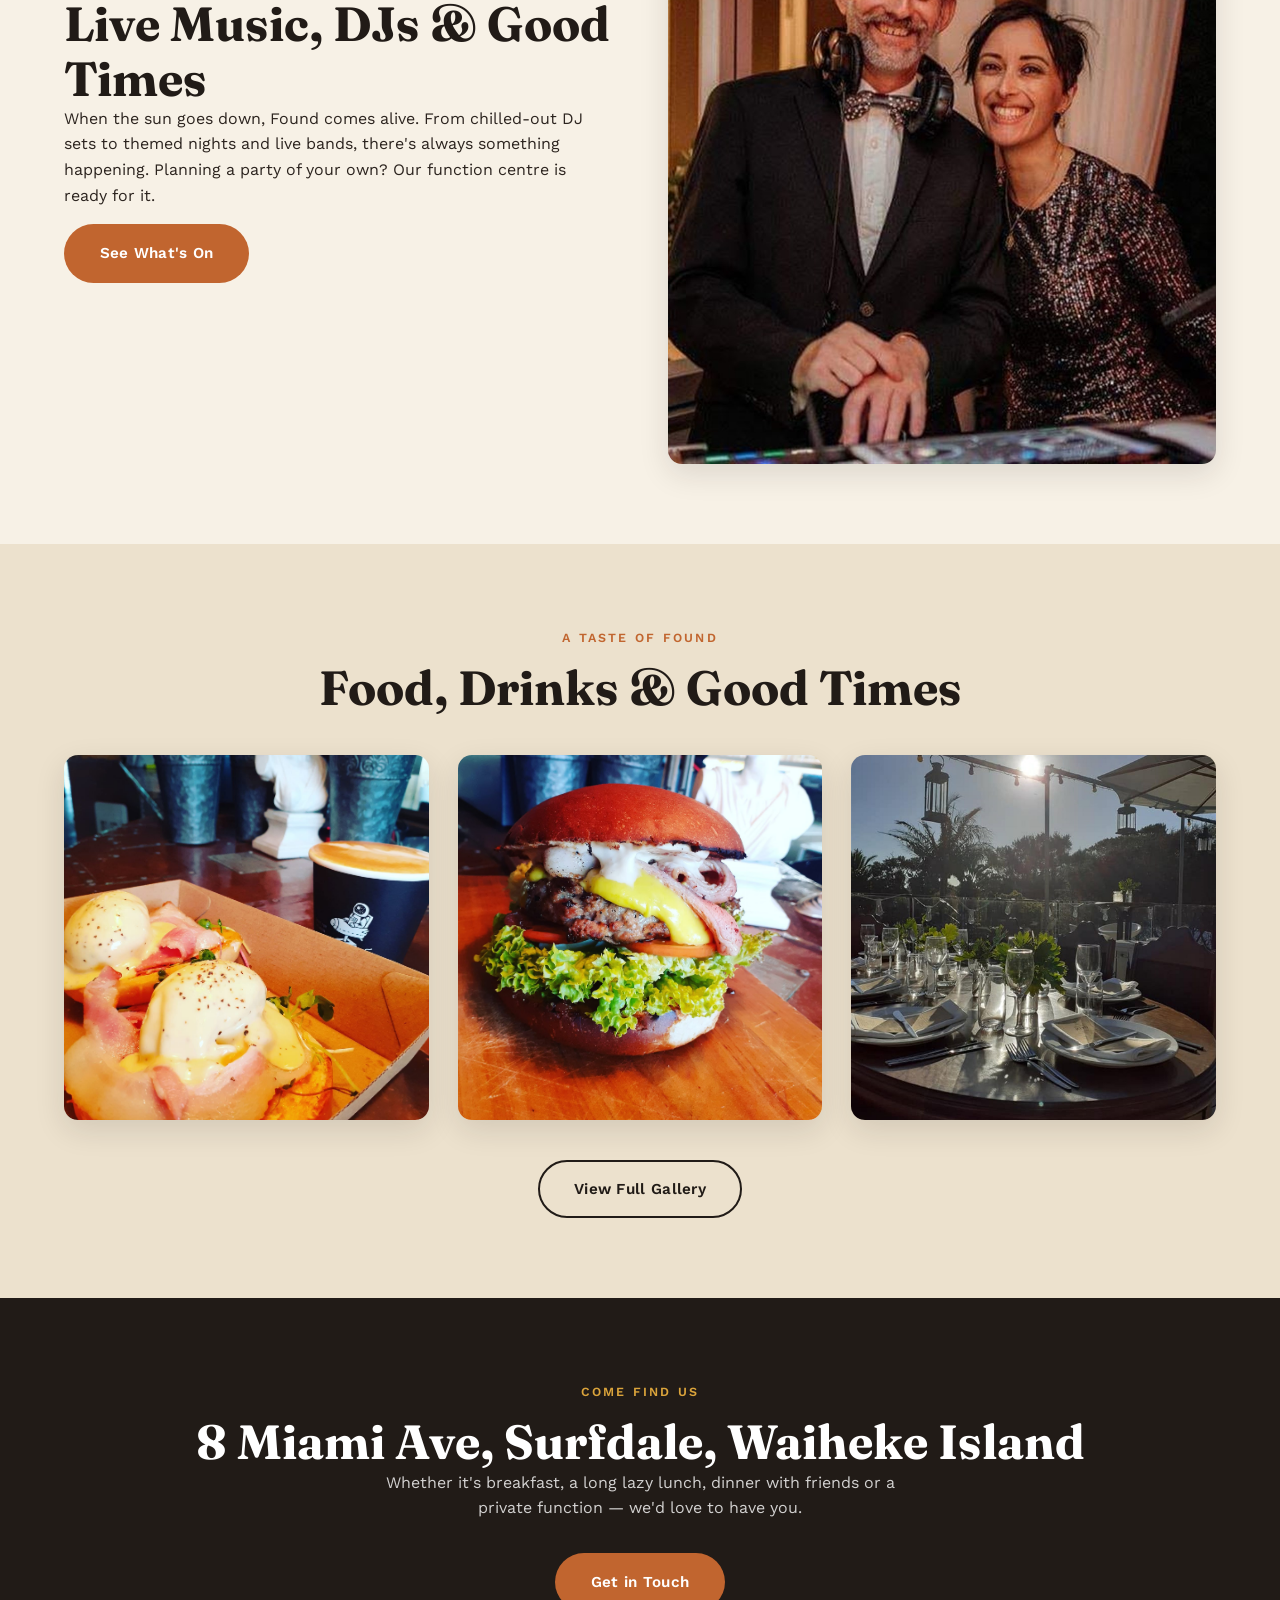
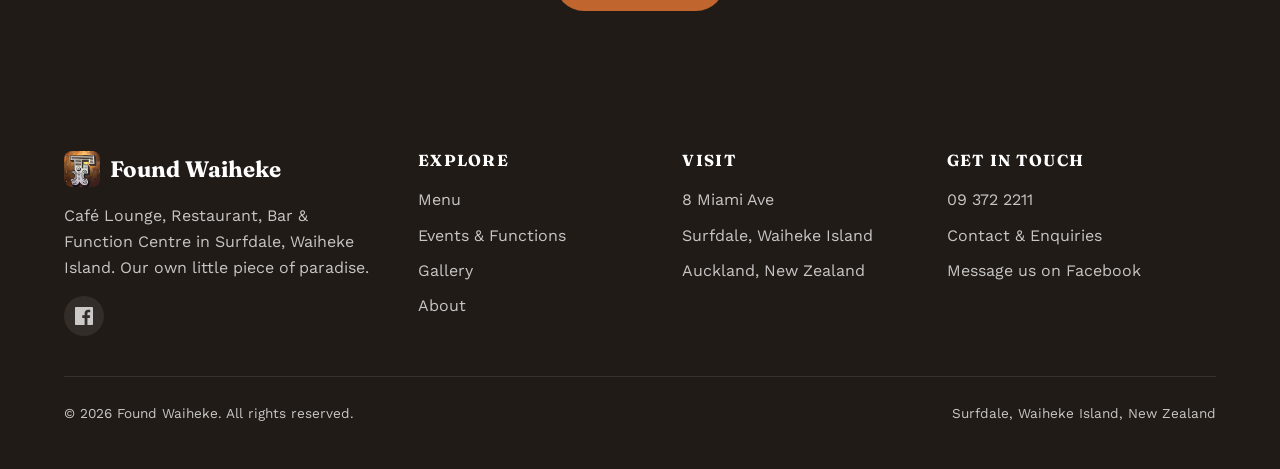
==== commit 0ca922d6: "Add phone number, FAQ section and LocalBusiness schema markup" ====
--- a/index.html
+++ b/index.html
@@ -20,6 +20,35 @@
   <link rel="preconnect" href="https://fonts.googleapis.com">
   <link rel="preconnect" href="https://fonts.gstatic.com" crossorigin>
   <link href="https://fonts.googleapis.com/css2?family=Fraunces:ital,wght@0,400;0,700;1,500&family=Work+Sans:wght@400;500;600;700&display=swap" rel="stylesheet">
+
+  <script type="application/ld+json">
+  {
+    "@context": "https://schema.org",
+    "@type": "Restaurant",
+    "name": "Found Waiheke",
+    "description": "Café Lounge, Restaurant, Bar & Function Centre in Surfdale, Waiheke Island.",
+    "image": "https://foundwaiheke.vercel.app/images/found-sign-wall.jpg",
+    "url": "https://foundwaiheke.vercel.app/",
+    "telephone": "+64-9-372-2211",
+    "priceRange": "$$",
+    "address": {
+      "@type": "PostalAddress",
+      "streetAddress": "8 Miami Ave",
+      "addressLocality": "Surfdale, Waiheke Island",
+      "addressRegion": "Auckland",
+      "postalCode": "1081",
+      "addressCountry": "NZ"
+    },
+    "geo": {
+      "@type": "GeoCoordinates",
+      "latitude": -36.7947511,
+      "longitude": 175.0263754
+    },
+    "sameAs": [
+      "https://www.facebook.com/foundwaiheke/"
+    ]
+  }
+  </script>
 </head>
 <body>
 
@@ -220,6 +249,7 @@
         <div>
           <h4>Get in Touch</h4>
           <ul>
+            <li><a href="tel:+6493722211">09 372 2211</a></li>
             <li><a href="contact.html">Contact &amp; Enquiries</a></li>
             <li><a href="https://www.facebook.com/foundwaiheke/" target="_blank" rel="noopener">Message us on Facebook</a></li>
           </ul>
